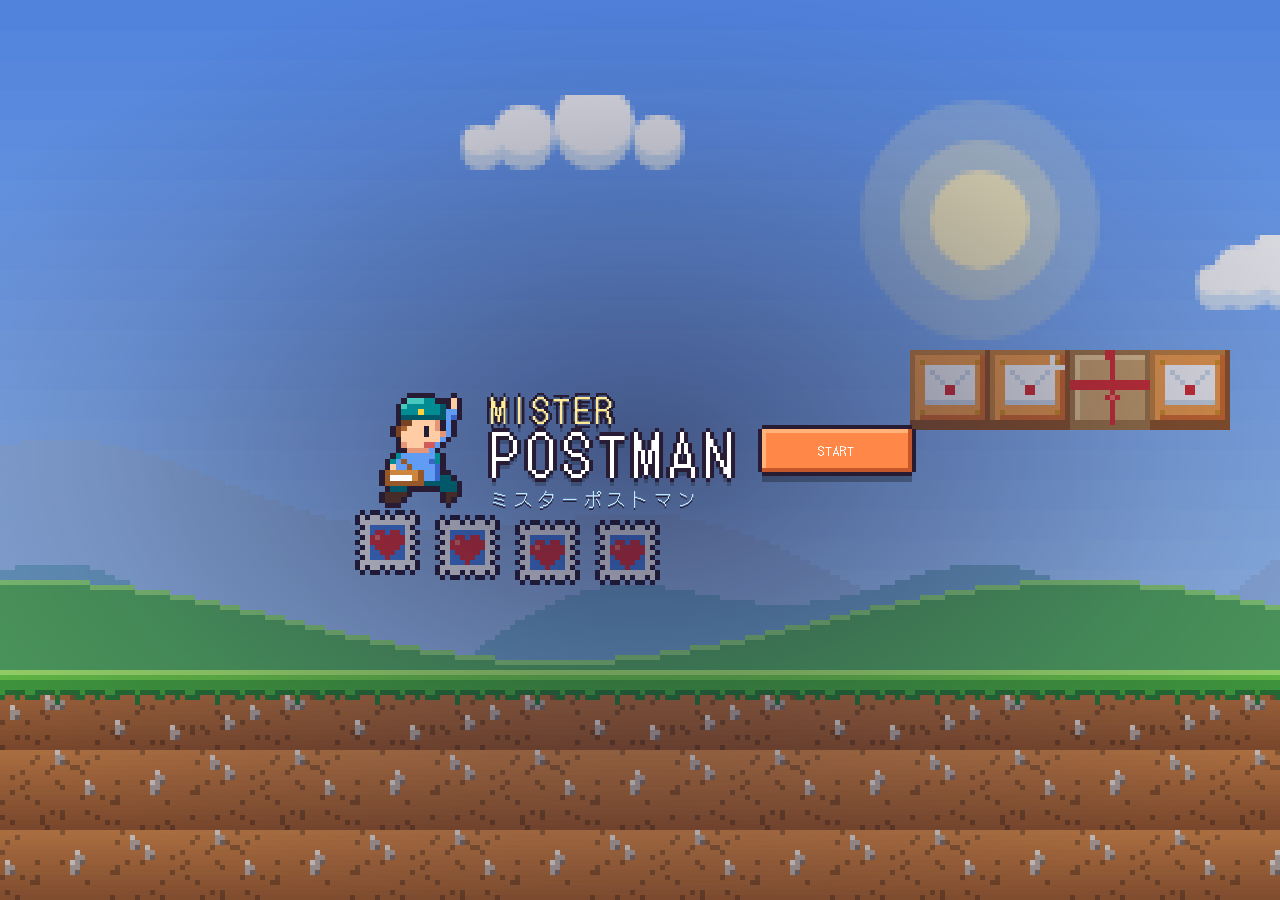
==== game/index.html @ 2749ffed "Step 4: World 1 complete (1-2 forest, 1-3 sunset with moving platforms, boss Gekodon), Hikari gems, " ====
<!doctype html>
<html lang="ja">
<head>
<meta charset="utf-8">
<meta name="viewport" content="width=device-width, initial-scale=1, maximum-scale=1, user-scalable=no, viewport-fit=cover">
<meta name="apple-mobile-web-app-capable" content="yes">
<meta name="mobile-web-app-capable" content="yes">
<meta name="theme-color" content="#5c96fa">
<title>ミスターポストマン</title>
<link rel="preconnect" href="https://fonts.googleapis.com">
<link rel="stylesheet" href="https://fonts.googleapis.com/css2?family=DotGothic16&display=swap">
<link rel="stylesheet" href="style.css">
</head>
<body>
<canvas id="game"></canvas>

<div id="hud">
  <div class="pill" id="hearts"><span class="heart"></span><span class="heart"></span><span class="heart"></span></div>
  <div class="pill"><canvas id="stamp-icon" width="13" height="13"></canvas><b id="stamps">× 0</b></div>
  <div class="pill"><small>のこり</small><b id="lives">× 3</b></div>
  <div class="pill" id="gems-pill"><canvas id="gem-icons" width="32" height="7"></canvas></div>
  <div class="pill" hidden><canvas id="item-icons" width="34" height="16"></canvas></div>
  <div class="spacer"></div>
  <div class="pill"><small>WORLD</small><b id="world-label">1-1</b></div>
  <button class="pill icon" id="btn-pause" aria-label="一時停止"><i></i><i></i></button>
</div>

<div id="pad">
  <div class="btn arrow" id="btn-left" data-key="left">◀</div>
  <div class="btn arrow" id="btn-right" data-key="right">▶</div>
  <div class="btn dash" id="btn-dash" data-key="dash">DASH</div>
  <div class="btn jump" id="btn-jump" data-key="jump">JUMP</div>
  <div class="btn throw" id="btn-throw" data-key="throw" hidden>FIRE</div>
</div>

<div class="overlay" id="pause-menu" hidden>
  <div class="panel">
    <h2>PAUSE</h2>
    <button id="btn-resume">RESUME</button>
    <div class="row">
      <button id="btn-restart" class="sub">RETRY</button>
      <button id="btn-pause-map" class="sub">MAP</button>
    </div>
  </div>
</div>

<div class="overlay" id="clear-menu" hidden>
  <div class="panel">
    <div class="result"><canvas id="clear-stamp-icon" width="13" height="13"></canvas><b>×</b><b id="clear-stamps">0</b></div>
    <div class="row">
      <button id="btn-replay" class="sub">REPLAY</button>
      <button id="btn-next">NEXT</button>
    </div>
  </div>
</div>

<div class="overlay" id="over-menu" hidden>
  <div class="panel">
    <h2>GAME OVER</h2>
    <p>もういちど配達にちょうせんしよう！</p>
    <div class="row">
      <button id="btn-over-map" class="sub">MAP</button>
      <button id="btn-over">RETRY</button>
    </div>
  </div>
</div>

<!-- タイトル -->
<div class="scene" id="title-screen" hidden>
  <div class="title-wrap">
    <canvas id="title-hero" width="20" height="23"></canvas>
    <h1 class="logo"><span class="logo-en">MISTER</span><span class="logo-en big">POSTMAN</span><span class="logo-ja">ミスターポストマン</span></h1>
    <div class="title-buttons">
      <button id="btn-continue" hidden>CONTINUE</button>
      <button id="btn-start">START</button>
    </div>
  </div>
  <div class="overlay" id="confirm-new" hidden>
    <div class="panel">
      <p>セーブを消して、はじめからにする？</p>
      <div class="row">
        <button id="btn-new-no" class="sub">NO</button>
        <button id="btn-new-yes" class="danger">YES</button>
      </div>
    </div>
  </div>
</div>

<!-- ステージ選択 -->
<div class="scene" id="map-screen" hidden>
  <div class="map-head"><small>WORLD 1</small><b id="map-title">はじまりの草原島</b></div>
  <div class="map-track">
    <div class="map-line"></div>
    <div class="map-nodes" id="map-nodes"></div>
    <canvas id="map-hero" width="20" height="23"></canvas>
  </div>
  <div class="map-foot">
    <button id="btn-title" class="sub">TITLE</button>
    <button id="btn-play">PLAY</button>
  </div>
</div>

<!-- 会話 -->
<div class="scene" id="dialog" hidden>
  <button id="btn-skip" class="skip">SKIP ▶▶</button>
  <div class="dialog-box" id="dialog-box">
    <canvas id="dialog-face" width="20" height="23"></canvas>
    <div class="dialog-body">
      <div class="dialog-name" id="dialog-name"></div>
      <div class="dialog-text" id="dialog-text"></div>
    </div>
    <div class="dialog-next" id="dialog-next">▼</div>
  </div>
</div>

<div class="overlay" id="rotate">
  <div class="panel">
    <div class="phone"></div>
    <h2>スマホを横にしてね</h2>
  </div>
</div>

<script src="sprites.js"></script>
<script src="main.js"></script>
</body>
</html>
---- game/style.css ----
:root {
  --pill: rgba(20, 24, 48, .58);
  --ink: #fff;
  --sub: #bcd0ff;
  --safe-l: env(safe-area-inset-left, 0px);
  --safe-r: env(safe-area-inset-right, 0px);
  --safe-b: env(safe-area-inset-bottom, 0px);
}
* { box-sizing: border-box; -webkit-tap-highlight-color: transparent; }
html, body {
  margin: 0; height: 100%; overflow: hidden; background: #5c96fa;
  touch-action: none; user-select: none; -webkit-user-select: none; -webkit-touch-callout: none;
  font-family: "Hiragino Sans", "Hiragino Kaku Gothic ProN", "Noto Sans JP", "Yu Gothic", system-ui, sans-serif;
  color: var(--ink);
}
#game {
  position: fixed; left: 0; top: 0;
  image-rendering: pixelated; image-rendering: crisp-edges;
}

/* ---------- HUD ---------- */
#hud {
  position: fixed; left: calc(10px + var(--safe-l)); right: calc(10px + var(--safe-r)); top: 8px;
  display: flex; gap: 8px; align-items: center; pointer-events: none;
}
#hud .spacer { flex: 1; }
.pill {
  display: flex; align-items: center; gap: 6px; height: 34px; padding: 0 14px;
  background: var(--pill); border-radius: 17px; font-size: 18px; border: 0; color: var(--ink);
  backdrop-filter: blur(2px);
}
.pill small { font-size: 11px; color: var(--sub); font-weight: 700; letter-spacing: .04em; }
.pill b { font-weight: 800; }
#stamps { color: #ffec96; }
#stamp-icon { width: 20px; height: 20px; image-rendering: pixelated; }
.heart {
  width: 18px; height: 16px; display: inline-block;
  background: #e23034;
  clip-path: path("M9 16 L1.5 8.5 A4.4 4.4 0 0 1 9 3 A4.4 4.4 0 0 1 16.5 8.5 Z");
}
.heart.empty { background: rgba(255,255,255,.25); }
.pill.icon { pointer-events: auto; width: 48px; justify-content: center; gap: 5px; padding: 0; cursor: pointer; }
.pill.icon i { width: 5px; height: 15px; background: #fff; border-radius: 2px; display: block; }

/* ---------- touch pad ---------- */
#pad { position: fixed; inset: 0; pointer-events: none; }
.btn {
  position: absolute; border-radius: 50%;
  display: flex; align-items: center; justify-content: center;
  color: rgba(255,255,255,.95); font-weight: 800;
  border: 2.5px solid rgba(255,255,255,.75);
  box-shadow: 0 5px 0 rgba(0,0,0,.18);
  transition: transform .05s, background .05s;
}
.btn.on { transform: translateY(3px) scale(.96); box-shadow: 0 2px 0 rgba(0,0,0,.18); }
.arrow { width: 74px; height: 74px; bottom: calc(18px + var(--safe-b)); background: rgba(255,255,255,.2); font-size: 26px; }
.arrow.on { background: rgba(255,255,255,.45); }
#btn-left  { left: calc(18px + var(--safe-l)); }
#btn-right { left: calc(106px + var(--safe-l)); }
.jump { width: 92px; height: 92px; right: calc(18px + var(--safe-r)); bottom: calc(26px + var(--safe-b)); background: rgba(255,136,72,.55); font-size: 18px; }
.jump.on { background: rgba(255,136,72,.85); }
.dash { width: 62px; height: 62px; right: calc(46px + var(--safe-r)); bottom: calc(132px + var(--safe-b)); background: rgba(70,160,255,.5); font-size: 13px; }
.dash.on { transform: translateY(3px) scale(.96); }
.dash.active {
  background: rgba(40,150,255,.92); border-color: #fff; font-size: 11px; line-height: 1.1; text-align: center;
  box-shadow: 0 5px 0 rgba(0,0,0,.18), 0 0 0 4px rgba(120,200,255,.55), 0 0 18px rgba(120,200,255,.9);
}

.throw { width: 72px; height: 72px; right: calc(118px + var(--safe-r)); bottom: calc(12px + var(--safe-b)); background: rgba(255,170,40,.6); font-size: 16px; }
.throw.on { background: rgba(255,214,60,.9); }
#item-icons { height: 24px; image-rendering: pixelated; }
.pill[hidden], .btn[hidden] { display: none; }

/* ゴール演出中はボタンと表示を消す */
#pad, #hud { transition: opacity .3s; }
body.cutscene #pad, body.cutscene #hud, body.menu #pad, body.menu #hud { opacity: 0; pointer-events: none; }

/* ---------- overlays ---------- */
.result { display: flex; align-items: center; justify-content: center; gap: 8px; font-size: 30px; margin-bottom: 8px; color: #ffec96; }
.result canvas { width: 39px; height: 39px; image-rendering: pixelated; }
.overlay {
  position: fixed; inset: 0; display: flex; align-items: center; justify-content: center;
  background: rgba(16, 20, 40, .55);
}
.overlay[hidden] { display: none; }
.panel {
  background: #1c2244; border-radius: 22px; padding: 22px 34px; text-align: center;
  box-shadow: 0 10px 0 rgba(0,0,0,.25); min-width: 240px;
}
.panel h2 { margin: 0 0 14px; font-size: 24px; }
.panel p { margin: 0 0 16px; color: var(--sub); }
.panel p b { color: #ffec96; font-size: 22px; }
.panel button {
  display: block; width: 100%; margin: 8px 0 0; padding: 12px; border: 0; border-radius: 14px;
  background: #ff8848; color: #fff; font-size: 18px; font-weight: 800; font-family: inherit;
  box-shadow: 0 4px 0 #c4582a; cursor: pointer;
}
.panel button.sub { background: #3a4680; box-shadow: 0 4px 0 #262e5a; }
.panel .row { display: flex; gap: 10px; }
.panel .row button { flex: 1; }
.panel button.danger { background: #e2484c; box-shadow: 0 4px 0 #9c2a30; }

/* ---------- 共通：シーン（タイトル・マップ・会話） ---------- */
:root { --pixel: "DotGothic16", "Hiragino Sans", "Noto Sans JP", system-ui, sans-serif; }
.scene { position: fixed; inset: 0; z-index: 5; }
.scene[hidden] { display: none; }
.scene button {
  border: 0; border-radius: 16px; padding: 12px 26px; min-width: 150px;
  font: 800 18px/1 inherit; font-family: inherit; letter-spacing: .06em; color: #fff;
  background: #ff8848; box-shadow: 0 5px 0 #c4582a; cursor: pointer;
}
.scene button.sub { background: #3a4680; box-shadow: 0 5px 0 #262e5a; }
.scene button:active { transform: translateY(3px); box-shadow: 0 2px 0 rgba(0,0,0,.3); }
.scene button:disabled { background: #6a7090; box-shadow: 0 5px 0 #4a5070; color: #c8cce0; }
.scene button:focus-visible, .panel button:focus-visible, .node:focus-visible { outline: 3px solid #ffec96; outline-offset: 3px; }

/* タイトル */
#title-screen { display: flex; align-items: center; justify-content: center;
  background: radial-gradient(ellipse 60% 55% at 50% 50%, rgba(20,24,60,.62), rgba(20,24,60,.25) 70%, rgba(20,24,60,.15)); }
#title-screen[hidden] { display: none; }
.title-wrap { display: flex; align-items: center; gap: 22px; padding: 0 max(16px, env(safe-area-inset-left, 0px)); }
#title-hero { width: 100px; height: 115px; image-rendering: pixelated; animation: hop 1.2s ease-in-out infinite; }
@keyframes hop { 0%, 100% { transform: translateY(0); } 50% { transform: translateY(-10px); } }
.logo { margin: 0; display: flex; flex-direction: column; line-height: .95; font-family: var(--pixel); font-weight: 400;
  color: #fff; text-shadow: 0 4px 0 #281c34, 4px 0 0 #281c34, -4px 0 0 #281c34, 0 -4px 0 #281c34, 0 8px 0 rgba(0,0,0,.2); }
.logo-en { font-size: 34px; letter-spacing: .12em; color: #ffec96; }
.logo-en.big { font-size: 56px; color: #fff; }
.logo-ja { font-size: 18px; margin-top: 12px; letter-spacing: .3em; color: #bfe8ff; text-shadow: 0 2px 0 #281c34; }
.title-buttons { display: flex; flex-direction: column; gap: 14px; }
.scene button { font-family: var(--pixel); font-weight: 400; }

/* マップ */
#map-screen { display: grid; grid-template-rows: auto 1fr auto; align-items: center; justify-items: center;
  padding: calc(14px + env(safe-area-inset-top, 0px)) max(16px, env(safe-area-inset-right, 0px)) calc(16px + env(safe-area-inset-bottom, 0px)) max(16px, env(safe-area-inset-left, 0px));
  background: linear-gradient(180deg, rgba(20,24,60,.25), rgba(20,24,60,.55)); }
#map-screen[hidden] { display: none; }
.map-head { display: flex; align-items: baseline; gap: 12px; padding: 8px 20px; border-radius: 18px; background: var(--pill); font-family: var(--pixel); }
.map-head small { color: var(--sub); font-size: 14px; letter-spacing: .1em; }
.map-head b { font-size: 22px; font-weight: 400; }
.map-track { position: relative; width: min(640px, 100%); padding-top: 70px; }
.map-line { position: absolute; left: 12%; right: 12%; top: calc(70px + 36px); border-top: 6px dashed rgba(255,255,255,.7); }
.map-nodes { position: relative; display: flex; justify-content: space-around; }
.scene button.node { background: none; box-shadow: none; padding: 0; min-width: 0; border-radius: 0; }
.scene button.node:active { transform: none; }
.node {
  display: flex; flex-direction: column; align-items: center; gap: 6px; background: none; border: 0; padding: 0;
  color: #fff; font-family: var(--pixel); cursor: pointer; min-width: 0;
}
.node .dot {
  width: 72px; height: 72px; border-radius: 50%; display: grid; place-items: center;
  background: #ff8848; border: 4px solid #fff; box-shadow: 0 5px 0 rgba(0,0,0,.25);
  font-size: 20px; letter-spacing: .04em;
}
.node.cleared .dot { background: #46b45a; }
.node.locked .dot, .node.soon .dot { background: #6a7090; color: #c8cce0; border-color: #a8aec8; }
.node.boss .dot { background: #8a3cc8; }
.node.boss.locked .dot { background: #5a4a78; }
.node.sel .dot { transform: scale(1.12); box-shadow: 0 5px 0 rgba(0,0,0,.25), 0 0 0 5px rgba(255,236,150,.8); }
.node .info { font-size: 13px; padding: 3px 10px; border-radius: 10px; background: var(--pill); white-space: nowrap; }
.node .info.gold { color: #ffec96; }
#map-hero { position: absolute; top: 0; width: 52px; height: 60px; image-rendering: pixelated; transition: left .7s ease-in-out; pointer-events: none; }
.map-foot { display: flex; gap: 14px; }

/* 会話 */
#dialog { background: transparent; }
.skip { position: absolute; top: calc(10px + env(safe-area-inset-top, 0px)); right: max(16px, env(safe-area-inset-right, 0px));
  min-width: 0 !important; padding: 8px 16px !important; font-size: 14px !important; background: rgba(20,24,48,.7) !important; box-shadow: none !important; }
.dialog-box {
  position: absolute; left: max(16px, env(safe-area-inset-left, 0px)); right: max(16px, env(safe-area-inset-right, 0px));
  bottom: calc(14px + env(safe-area-inset-bottom, 0px));
  display: flex; gap: 16px; align-items: center; padding: 14px 20px;
  background: rgba(20,24,48,.92); border: 3px solid #fff; border-radius: 18px; box-shadow: 0 6px 0 rgba(0,0,0,.3);
  font-family: var(--pixel); cursor: pointer; min-height: 110px;
}
#dialog-face { width: 70px; height: 80px; flex: none; image-rendering: pixelated; background: rgba(255,255,255,.08); border-radius: 12px; }
.dialog-body { flex: 1; min-width: 0; }
.dialog-name { display: inline-block; margin-bottom: 8px; padding: 2px 12px; border-radius: 8px; font-size: 15px; background: #008c92; }
.dialog-name.pocchi { background: #c8a420; color: #281c34; }
.dialog-text { font-size: 22px; line-height: 1.5; min-height: 1.5em; }
.dialog-next { align-self: flex-end; color: #ffec96; animation: blink .8s steps(2) infinite; }
@keyframes blink { 50% { opacity: 0; } }
@media (prefers-reduced-motion: reduce) { #title-hero, .dialog-next { animation: none; } #map-hero { transition: none; } }


#rotate { display: none; background: #1c2244; z-index: 10; }
#rotate .phone {
  width: 44px; height: 74px; margin: 0 auto 16px; border: 4px solid #fff; border-radius: 9px;
  animation: turn 1.8s ease-in-out infinite;
}
@keyframes turn { 0%, 30% { transform: rotate(0); } 60%, 100% { transform: rotate(-90deg); } }
@media (orientation: portrait) and (pointer: coarse) { #rotate { display: flex; } }

/* PC: keep the pad visible for preview, but smaller hint */
@media (pointer: fine) { #pad { opacity: .85; } }

/* =================================================================
   ドット絵風のUI（角を1ドットずつ欠いたふち＋立体のかげ）
   ================================================================= */
:root {
  --ink: #fff;
  --line: #281c34;
  --px: 4px;   /* 1ドットの大きさ */
}
.scene button, .panel button {
  border-radius: 0 !important;
  font-family: var(--pixel) !important; font-weight: 400 !important; letter-spacing: .08em;
  padding: 12px 24px; margin: 0;
  background: #ff8848;
  box-shadow:
    0 calc(-1 * var(--px)) 0 var(--line), 0 var(--px) 0 var(--line),
    calc(-1 * var(--px)) 0 0 var(--line), var(--px) 0 0 var(--line),
    0 calc(2.5 * var(--px)) 0 rgba(0,0,0,.28),
    inset calc(-1 * var(--px)) calc(-1 * var(--px)) 0 #c4582a,
    inset var(--px) var(--px) 0 #ffb27a !important;
}
.scene button.sub, .panel button.sub {
  background: #3a4680;
  box-shadow:
    0 calc(-1 * var(--px)) 0 var(--line), 0 var(--px) 0 var(--line),
    calc(-1 * var(--px)) 0 0 var(--line), var(--px) 0 0 var(--line),
    0 calc(2.5 * var(--px)) 0 rgba(0,0,0,.28),
    inset calc(-1 * var(--px)) calc(-1 * var(--px)) 0 #262e5a,
    inset var(--px) var(--px) 0 #5a68a8 !important;
}
.panel button.danger {
  background: #e2484c;
  box-shadow:
    0 calc(-1 * var(--px)) 0 var(--line), 0 var(--px) 0 var(--line),
    calc(-1 * var(--px)) 0 0 var(--line), var(--px) 0 0 var(--line),
    0 calc(2.5 * var(--px)) 0 rgba(0,0,0,.28),
    inset calc(-1 * var(--px)) calc(-1 * var(--px)) 0 #9c2a30,
    inset var(--px) var(--px) 0 #ff8a8c !important;
}
.scene button:disabled {
  background: #6a7090;
  box-shadow:
    0 calc(-1 * var(--px)) 0 var(--line), 0 var(--px) 0 var(--line),
    calc(-1 * var(--px)) 0 0 var(--line), var(--px) 0 0 var(--line),
    inset calc(-1 * var(--px)) calc(-1 * var(--px)) 0 #4a5070,
    inset var(--px) var(--px) 0 #8a90b0 !important;
}
.scene button:active, .panel button:active { transform: translateY(var(--px)); }
.panel .row { gap: 18px; }

/* パネル（一時停止・結果・確認）と会話のわく */
.panel, .dialog-box, .map-head {
  border-radius: 0 !important; border: 0 !important;
  box-shadow:
    0 calc(-1 * var(--px)) 0 #fff, 0 var(--px) 0 #fff,
    calc(-1 * var(--px)) 0 0 #fff, var(--px) 0 0 #fff,
    0 calc(-2 * var(--px)) 0 var(--line), 0 calc(2 * var(--px)) 0 var(--line),
    calc(-2 * var(--px)) 0 0 var(--line), calc(2 * var(--px)) 0 0 var(--line),
    0 calc(4 * var(--px)) 0 rgba(0,0,0,.25) !important;
  font-family: var(--pixel);
}
.panel { padding: 22px 30px; }
.panel h2 { font-weight: 400; letter-spacing: .1em; }
.map-head { background: rgba(20,24,48,.88); }
.dialog-name { border-radius: 0; }
#dialog-face { border-radius: 0; }

/* 画面上の表示（ハートなど）も角をドットに */
.pill {
  border-radius: 0;
  clip-path: polygon(0 var(--px), var(--px) var(--px), var(--px) 0, calc(100% - var(--px)) 0, calc(100% - var(--px)) var(--px), 100% var(--px),
    100% calc(100% - var(--px)), calc(100% - var(--px)) calc(100% - var(--px)), calc(100% - var(--px)) 100%, var(--px) 100%, var(--px) calc(100% - var(--px)), 0 calc(100% - var(--px)));
  font-family: var(--pixel);
}
.pill b { font-weight: 400; }
.pill small { font-weight: 400; }
#gem-icons { width: 64px; height: 14px; image-rendering: pixelated; }

/* マップのステージ（ドット絵のアイコン） */
.node .icon {
  width: 64px; height: auto; image-rendering: pixelated; display: block;
  filter: drop-shadow(0 4px 0 rgba(0,0,0,.25));
  transition: transform .15s;
}
.node.boss .icon { width: 84px; }
.node.sel .icon { transform: translateY(-6px) scale(1.08); filter: drop-shadow(0 0 0 #fff) drop-shadow(0 6px 0 rgba(0,0,0,.25)); }
.node .tag {
  font-size: 18px; padding: 2px 10px; background: var(--line); color: #fff; letter-spacing: .06em;
}
.node.sel .tag { background: #ff8848; }
.node.cleared .tag { background: #2e8a3c; }
.node.locked .tag { background: #4a5070; color: #a8aec8; }
.node .info { border-radius: 0; font-size: 12px; background: rgba(20,24,48,.8); display: flex; gap: 4px; align-items: center; min-height: 22px; }
.node .info.gems i {
  width: 10px; height: 10px; display: block; transform: rotate(45deg) scale(.8);
  background: rgba(255,255,255,.25); box-shadow: inset 0 0 0 2px rgba(255,255,255,.35);
}
.node .info.gems i.on { background: #56dcf0; box-shadow: inset -2px -2px 0 #1e96c8, inset 2px 2px 0 #fff; }
.map-line { top: calc(70px + 30px); border-top: 4px dashed rgba(255,255,255,.75); }
.map-nodes { align-items: flex-end; }
.node { gap: 6px; }

/* タッチボタンも文字をドットに */
.btn { font-family: var(--pixel); font-weight: 400; }
.scene button.node { background: none !important; box-shadow: none !important; padding: 0 !important; transform: none !important; }
.node .icon { width: 52px; }
.node.boss .icon { width: 70px; }
.map-track { padding-top: 56px; }
.map-line { top: calc(56px + 40px); }
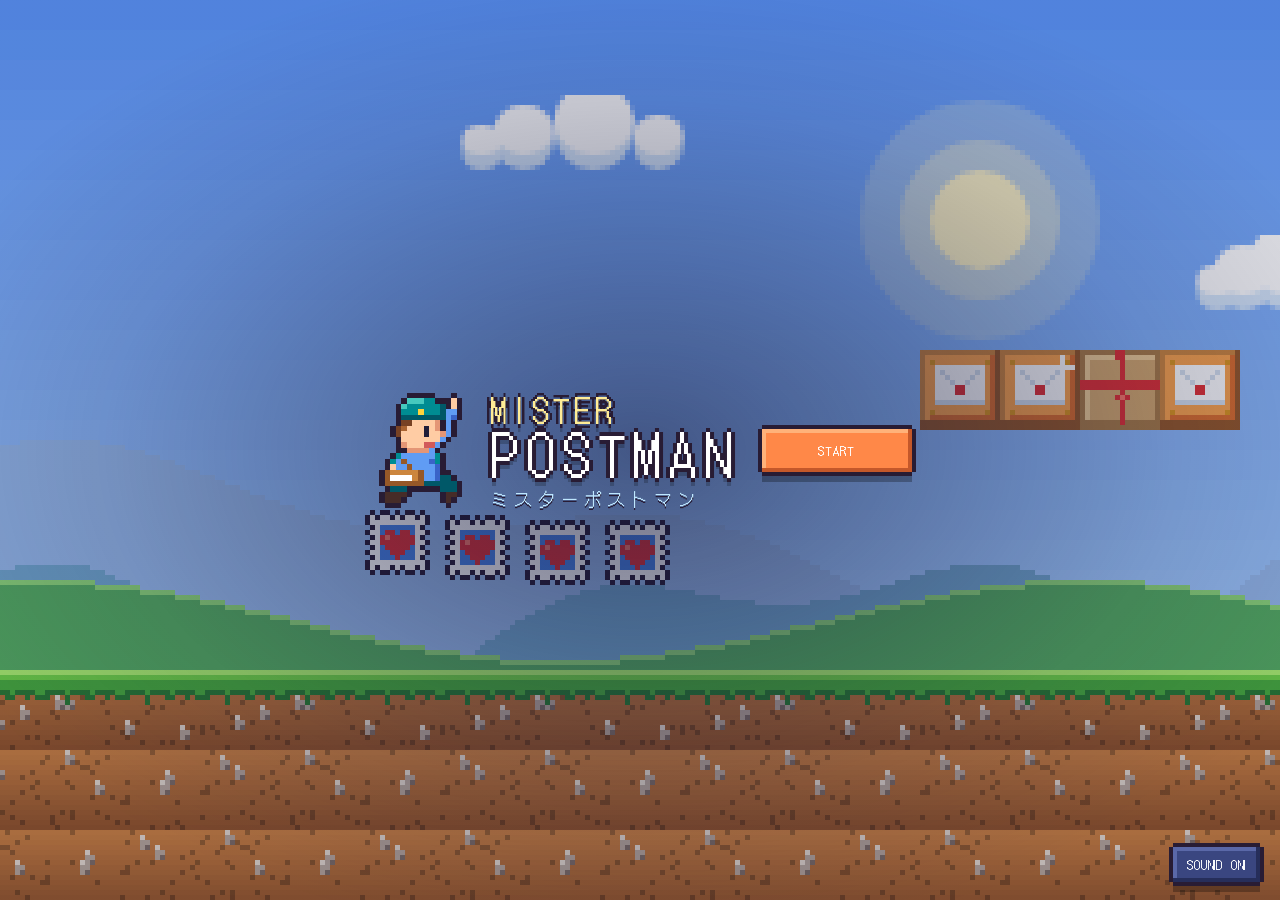
==== commit c6f10b30: "Step 5: chiptune sound effects and original BGM via Web Audio, sound toggle Co-Authored-By: Claude O" ====
--- a/game/index.html
+++ b/game/index.html
@@ -22,6 +22,7 @@
   <div class="pill" hidden><canvas id="item-icons" width="34" height="16"></canvas></div>
   <div class="spacer"></div>
   <div class="pill"><small>WORLD</small><b id="world-label">1-1</b></div>
+  <button class="pill icon sound" id="btn-sound" aria-label="音を消す"><span class="spk"></span></button>
   <button class="pill icon" id="btn-pause" aria-label="一時停止"><i></i><i></i></button>
 </div>
 
@@ -75,6 +76,7 @@
       <button id="btn-start">START</button>
     </div>
   </div>
+  <button id="btn-sound-title" class="sub sound-title">SOUND ON</button>
   <div class="overlay" id="confirm-new" hidden>
     <div class="panel">
       <p>セーブを消して、はじめからにする？</p>
@@ -121,6 +123,7 @@
 </div>
 
 <script src="sprites.js"></script>
+<script src="audio.js"></script>
 <script src="main.js"></script>
 </body>
 </html>
--- a/game/style.css
+++ b/game/style.css
@@ -301,3 +301,18 @@
 .node.boss .icon { width: 70px; }
 .map-track { padding-top: 56px; }
 .map-line { top: calc(56px + 40px); }
+
+/* 音のON/OFF */
+.pill.sound .spk {
+  width: 18px; height: 16px; display: block; background: #fff;
+  clip-path: polygon(0 30%, 30% 30%, 60% 0, 60% 100%, 30% 70%, 0 70%);
+  position: relative;
+}
+.pill.sound::after {
+  content: ""; width: 6px; height: 12px; margin-left: -2px;
+  border: 3px solid #fff; border-left: 0; border-radius: 0 8px 8px 0;
+}
+.pill.sound.off::after { content: "×"; width: auto; height: auto; border: 0; font-size: 16px; color: #ff9aa0; margin-left: 0; }
+.sound-title { position: absolute; right: max(20px, env(safe-area-inset-right, 0px)); bottom: calc(18px + env(safe-area-inset-bottom, 0px));
+  min-width: 0 !important; padding: 8px 14px !important; font-size: 13px !important; }
+.sound-title.off { opacity: .75; }
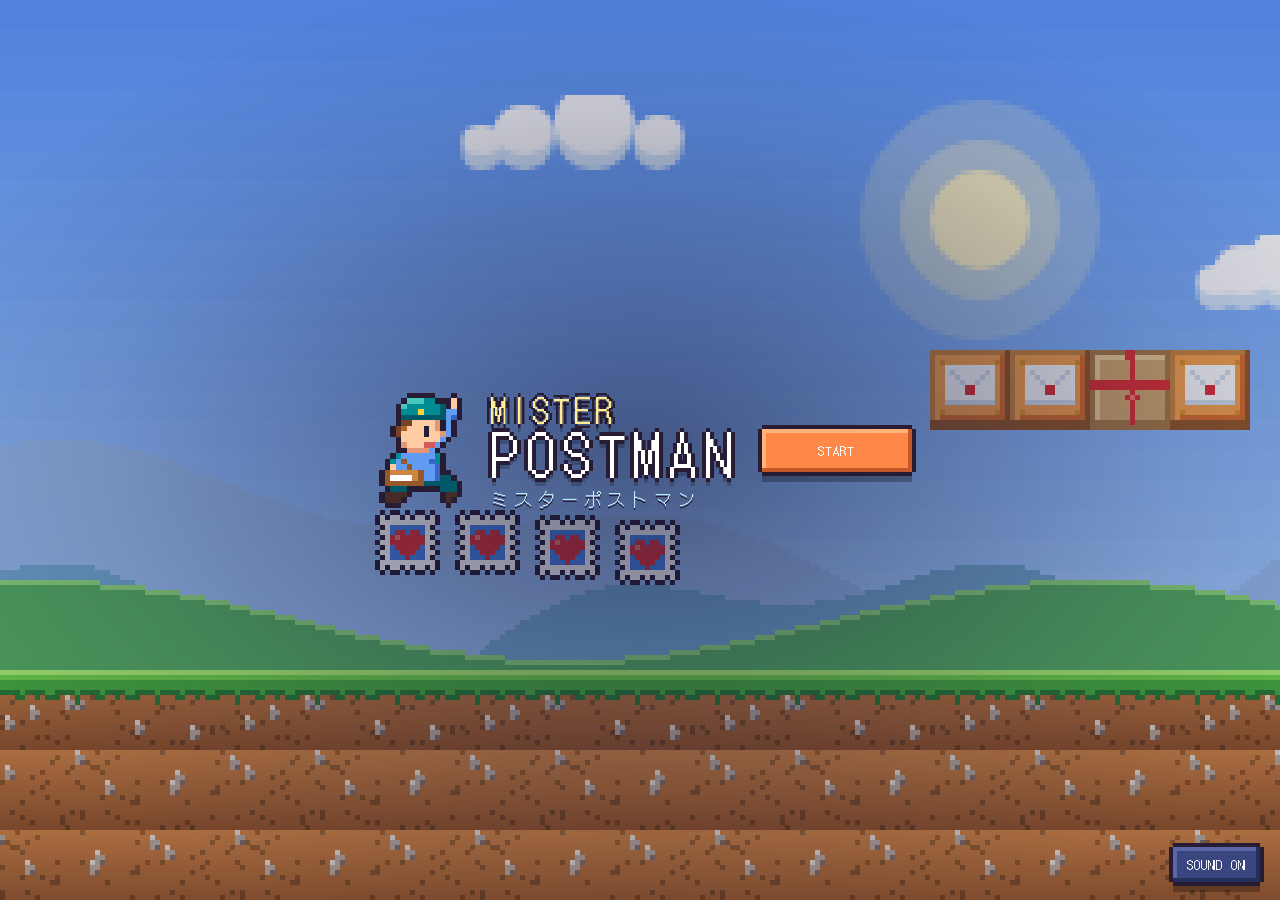
==== commit bcff56b1: "Worlds 2 and 3: desert (quicksand, mole, sand centipede boss) and snow (ice, icicles, snow creature," ====
--- a/game/index.html
+++ b/game/index.html
@@ -90,7 +90,11 @@
 
 <!-- ステージ選択 -->
 <div class="scene" id="map-screen" hidden>
-  <div class="map-head"><small>WORLD 1</small><b id="map-title">はじまりの草原島</b></div>
+  <div class="map-top">
+    <button id="btn-world-prev" class="sub wbtn" aria-label="前のワールド">◀</button>
+    <div class="map-head"><small id="map-world">WORLD 1</small><b id="map-title">はじまりの草原島</b></div>
+    <button id="btn-world-next" class="sub wbtn" aria-label="次のワールド">▶</button>
+  </div>
   <div class="map-track">
     <div class="map-line"></div>
     <div class="map-nodes" id="map-nodes"></div>
--- a/game/style.css
+++ b/game/style.css
@@ -316,3 +316,6 @@
 .sound-title { position: absolute; right: max(20px, env(safe-area-inset-right, 0px)); bottom: calc(18px + env(safe-area-inset-bottom, 0px));
   min-width: 0 !important; padding: 8px 14px !important; font-size: 13px !important; }
 .sound-title.off { opacity: .75; }
+.map-top { display: flex; align-items: center; gap: 18px; }
+.scene button.wbtn { min-width: 0; padding: 10px 14px; font-size: 16px; }
+.scene button.wbtn:disabled { opacity: .35; }
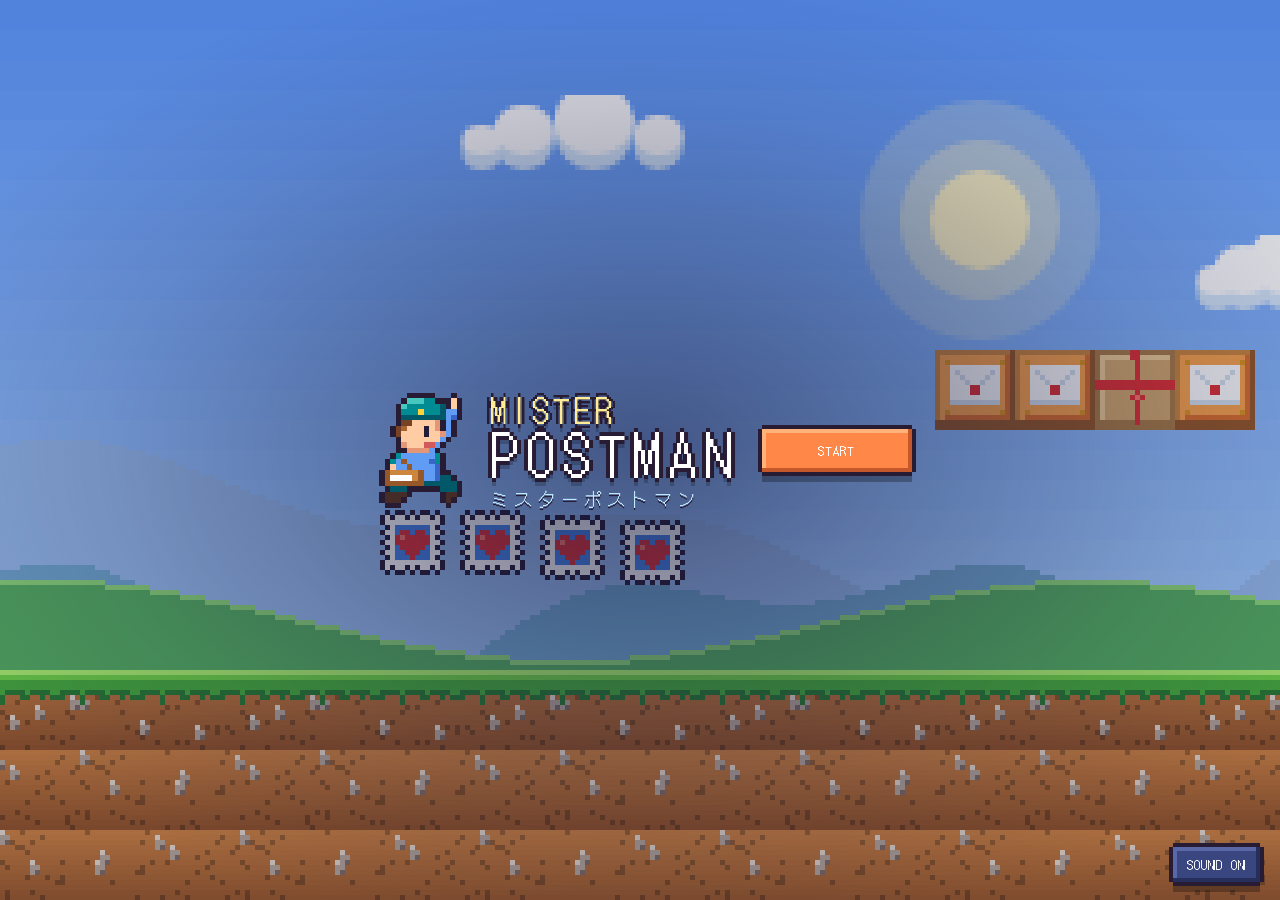
==== commit a5682814: "Add time limit with hurry tempo-up; World 4 (sea) with timing traps, crumbling platforms, stomp brid" ====
--- a/game/index.html
+++ b/game/index.html
@@ -21,6 +21,7 @@
   <div class="pill" id="gems-pill"><canvas id="gem-icons" width="32" height="7"></canvas></div>
   <div class="pill" hidden><canvas id="item-icons" width="34" height="16"></canvas></div>
   <div class="spacer"></div>
+  <div class="pill" id="time-pill"><small>TIME</small><b id="time">200</b></div>
   <div class="pill"><small>WORLD</small><b id="world-label">1-1</b></div>
   <button class="pill icon sound" id="btn-sound" aria-label="音を消す"><span class="spk"></span></button>
   <button class="pill icon" id="btn-pause" aria-label="一時停止"><i></i><i></i></button>
--- a/game/style.css
+++ b/game/style.css
@@ -319,3 +319,9 @@
 .map-top { display: flex; align-items: center; gap: 18px; }
 .scene button.wbtn { min-width: 0; padding: 10px 14px; font-size: 16px; }
 .scene button.wbtn:disabled { opacity: .35; }
+
+/* のこり時間：少なくなると赤く点めつ */
+#time { min-width: 2.2em; text-align: right; font-variant-numeric: tabular-nums; }
+#time-pill.hurry { background: rgba(200,40,50,.8); animation: hurry .5s steps(2) infinite; }
+@keyframes hurry { 50% { background: rgba(120,20,30,.8); } }
+@media (prefers-reduced-motion: reduce) { #time-pill.hurry { animation: none; } }
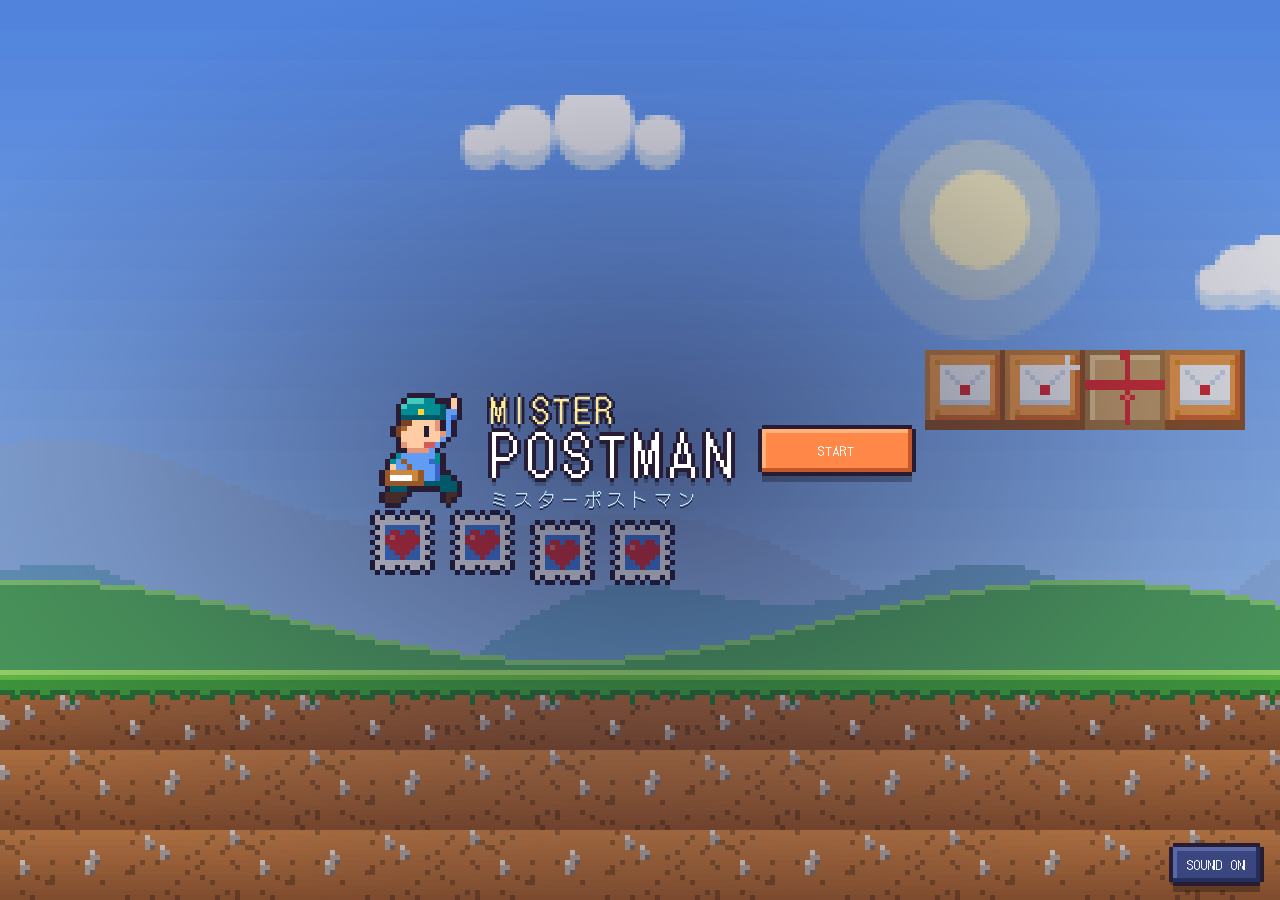
==== commit 1cb60b0c: "Add World 5 (castle, Baron boss, Act 1 ending), Act 2 Worlds 6-7 (clock island, time lighthouse) wit" ====
--- a/game/index.html
+++ b/game/index.html
@@ -120,6 +120,15 @@
   </div>
 </div>
 
+<!-- 幕の終わり -->
+<div class="scene" id="act-screen" hidden>
+  <div class="act-wrap">
+    <h1 id="act-title">第一幕　おわり</h1>
+    <p id="act-sub">ACT 1</p>
+    <button id="btn-act-next">NEXT</button>
+  </div>
+</div>
+
 <div class="overlay" id="rotate">
   <div class="panel">
     <div class="phone"></div>
--- a/game/style.css
+++ b/game/style.css
@@ -325,3 +325,17 @@
 #time-pill.hurry { background: rgba(200,40,50,.8); animation: hurry .5s steps(2) infinite; }
 @keyframes hurry { 50% { background: rgba(120,20,30,.8); } }
 @media (prefers-reduced-motion: reduce) { #time-pill.hurry { animation: none; } }
+
+/* 幕の終わり */
+#act-screen { display: flex; align-items: center; justify-content: center;
+  background: radial-gradient(ellipse 70% 60% at 50% 50%, rgba(20,16,50,.75), rgba(20,16,50,.35)); }
+#act-screen[hidden] { display: none; }
+.act-wrap { display: flex; flex-direction: column; align-items: center; gap: 14px; text-align: center; padding: 0 16px; }
+#act-title { margin: 0; font-family: var(--pixel); font-weight: 400; font-size: 44px; letter-spacing: .12em; color: #fff;
+  text-shadow: 0 4px 0 #281c34, 4px 0 0 #281c34, -4px 0 0 #281c34, 0 -4px 0 #281c34; animation: actIn 1.2s ease-out both; }
+#act-sub { margin: 0 0 8px; font-family: var(--pixel); font-size: 16px; letter-spacing: .2em; color: #ffec96; }
+@keyframes actIn { from { opacity: 0; transform: translateY(12px); } to { opacity: 1; transform: none; } }
+@media (prefers-reduced-motion: reduce) { #act-title { animation: none; } }
+.dialog-name.baron { background: #60228c; }
+.dialog-name.toki { background: #4a3e8a; }
+.dialog-name.letter { background: #e66ea0; }
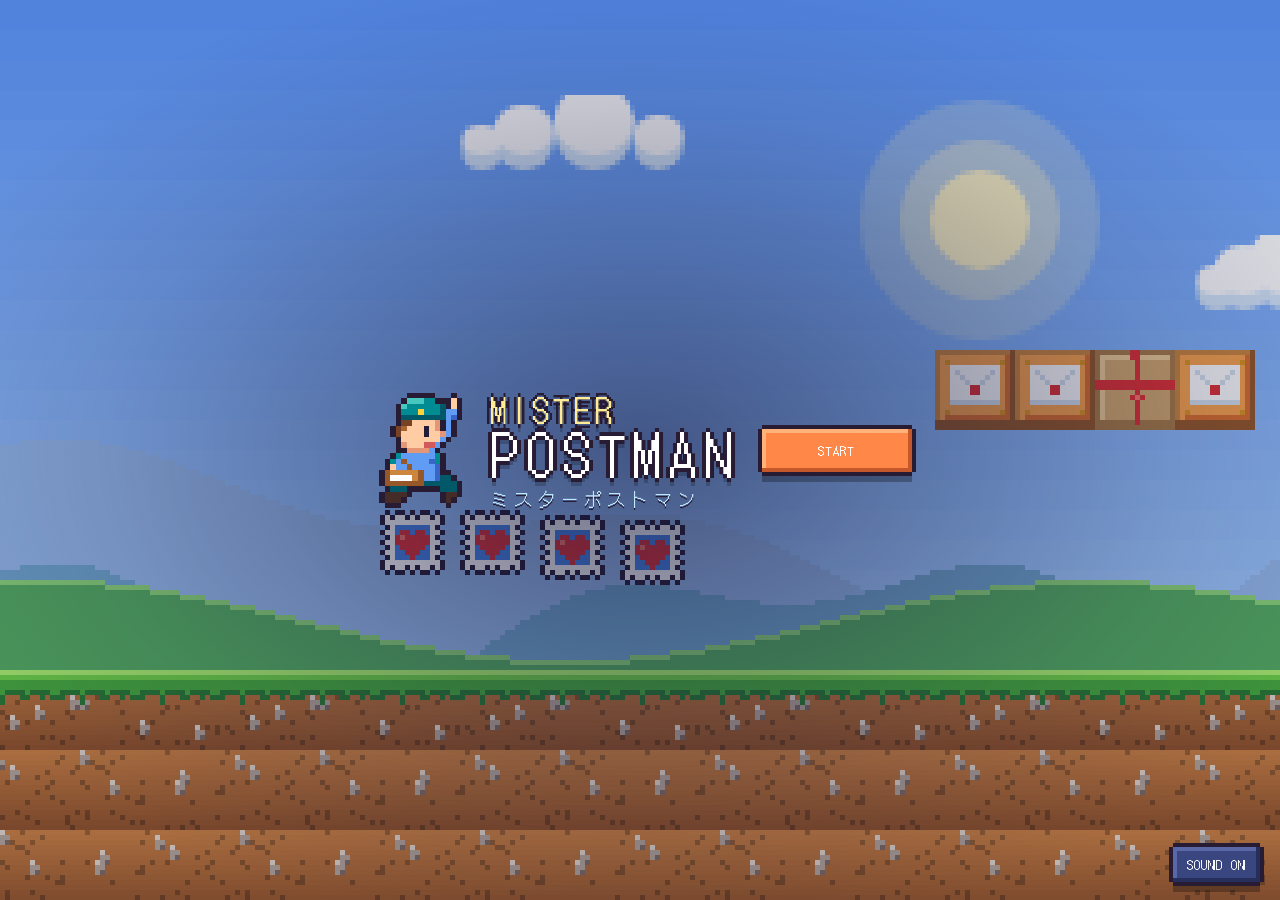
==== commit 1faa0e68: "Add final ending: epilogue, character end credits, post-credit teaser scene; preview build flag Co-A" ====
--- a/game/index.html
+++ b/game/index.html
@@ -120,6 +120,12 @@
   </div>
 </div>
 
+<!-- エンドロール -->
+<div class="scene" id="credits-screen" hidden>
+  <button id="btn-credits-skip" class="skip">SKIP ▶▶</button>
+  <div id="credit-name"></div>
+</div>
+
 <!-- 幕の終わり -->
 <div class="scene" id="act-screen" hidden>
   <div class="act-wrap">
--- a/game/style.css
+++ b/game/style.css
@@ -339,3 +339,11 @@
 .dialog-name.baron { background: #60228c; }
 .dialog-name.toki { background: #4a3e8a; }
 .dialog-name.letter { background: #e66ea0; }
+
+.dialog-name.unknown { background: #0c0a14; color: #ffd23c; }
+#credits-screen { background: transparent; pointer-events: none; }
+#credits-screen button { pointer-events: auto; }
+
+#credit-name { position: absolute; left: 0; right: 0; top: 26%; text-align: center; font-family: var(--pixel);
+  font-size: 30px; letter-spacing: .12em; color: #fff; opacity: 0;
+  text-shadow: 0 3px 0 #281c34, 3px 0 0 #281c34, -3px 0 0 #281c34, 0 -3px 0 #281c34; }
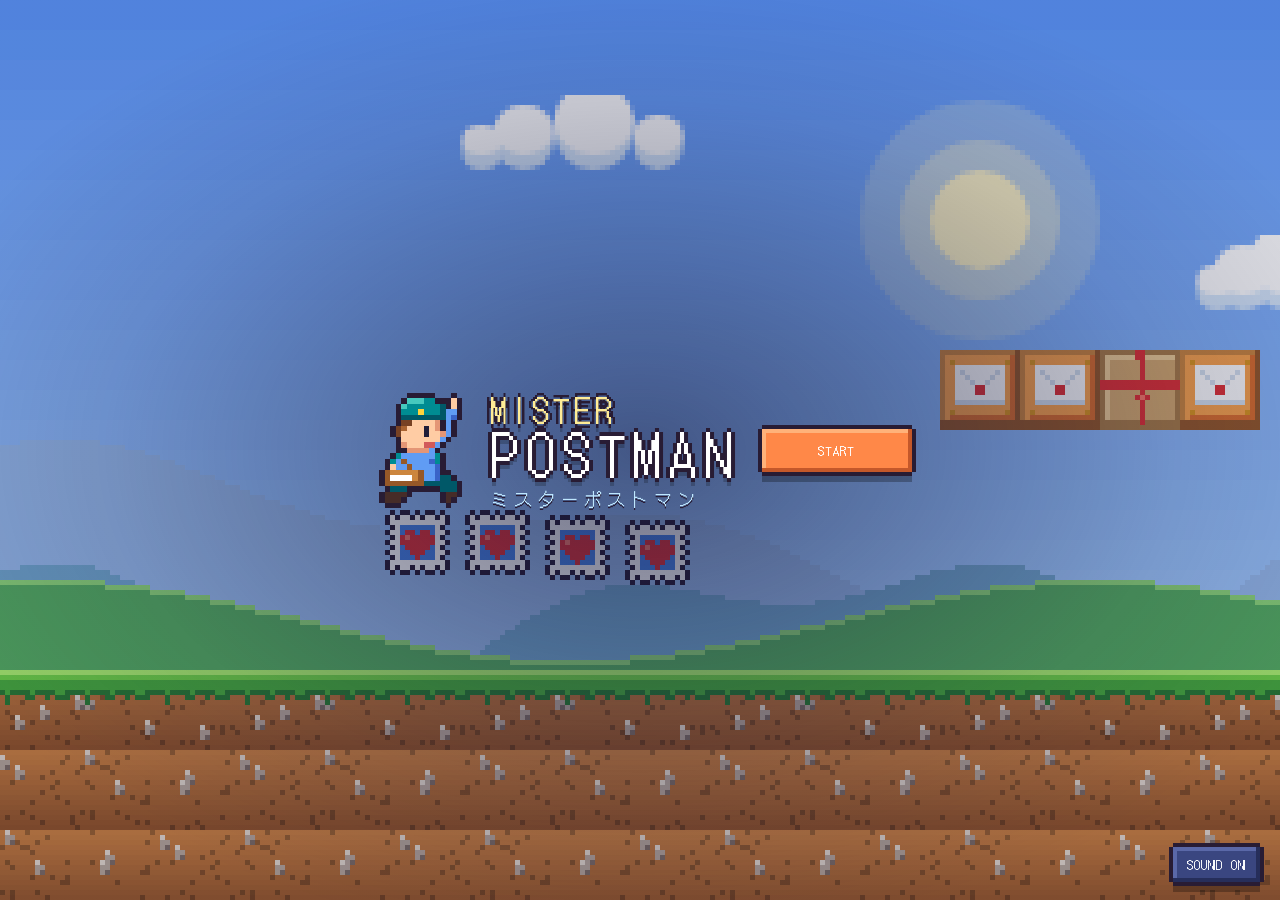
==== commit 3b26973f: "Ending: slowly fade in and out 'Mr. Postman Is Coming Back' on black at the very end Co-Authored-By:" ====
--- a/game/index.html
+++ b/game/index.html
@@ -126,6 +126,11 @@
   <div id="credit-name"></div>
 </div>
 
+<!-- さいごの文字 -->
+<div class="scene" id="comeback-screen" hidden>
+  <p class="comeback-text">Mr. Postman Is Coming Back</p>
+</div>
+
 <!-- 幕の終わり -->
 <div class="scene" id="act-screen" hidden>
   <div class="act-wrap">
--- a/game/style.css
+++ b/game/style.css
@@ -347,3 +347,13 @@
 #credit-name { position: absolute; left: 0; right: 0; top: 26%; text-align: center; font-family: var(--pixel);
   font-size: 30px; letter-spacing: .12em; color: #fff; opacity: 0;
   text-shadow: 0 3px 0 #281c34, 3px 0 0 #281c34, -3px 0 0 #281c34, 0 -3px 0 #281c34; }
+
+/* さいごの文字：黒い画面で、ゆっくり出て、ゆっくり消える（全部で10秒） */
+#comeback-screen { display: flex; align-items: center; justify-content: center; background: #000;
+  padding: 0 max(16px, env(safe-area-inset-right, 0px)) 0 max(16px, env(safe-area-inset-left, 0px)); }
+#comeback-screen[hidden] { display: none; }
+.comeback-text { margin: 0; font-family: var(--pixel); font-size: 34px; letter-spacing: .14em; text-align: center;
+  color: #f4f0e8; text-shadow: 0 0 12px rgba(255,236,150,.35); opacity: 0;
+  animation: comeback 10s ease-in-out forwards; }
+@keyframes comeback { 0% { opacity: 0; } 35% { opacity: 1; } 65% { opacity: 1; } 100% { opacity: 0; } }
+@media (prefers-reduced-motion: reduce) { .comeback-text { animation-duration: 10s; } }
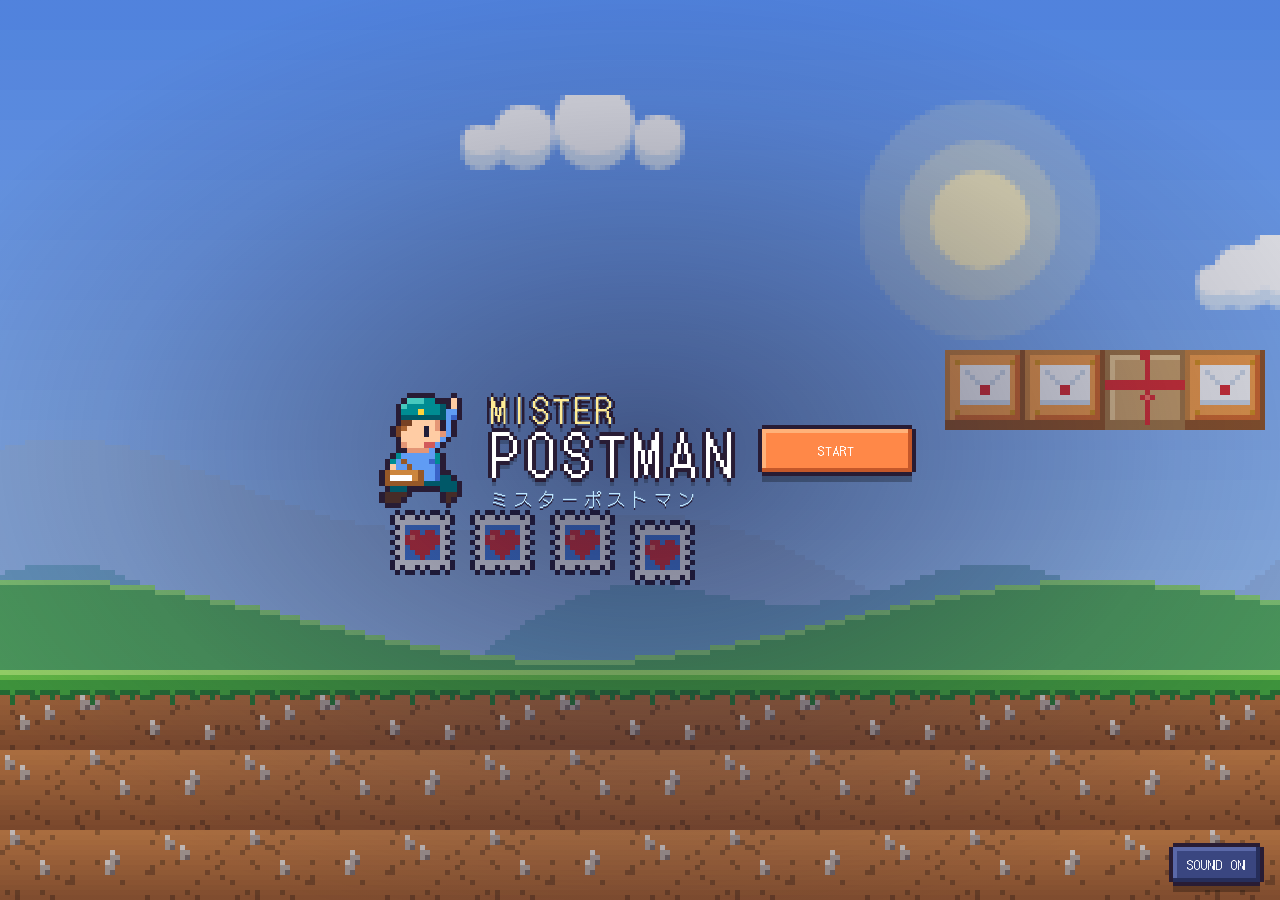
==== commit 4a5c1d0e: "Offline play: PWA (manifest, service worker, icons), self-hosted subset font; GitHub Pages workflow " ====
--- a/game/index.html
+++ b/game/index.html
@@ -7,8 +7,11 @@
 <meta name="mobile-web-app-capable" content="yes">
 <meta name="theme-color" content="#5c96fa">
 <title>ミスターポストマン</title>
-<link rel="preconnect" href="https://fonts.googleapis.com">
-<link rel="stylesheet" href="https://fonts.googleapis.com/css2?family=DotGothic16&display=swap">
+<link rel="manifest" href="manifest.webmanifest">
+<link rel="apple-touch-icon" href="icons/icon-180.png">
+<link rel="icon" href="icons/icon-192.png">
+<meta name="apple-mobile-web-app-title" content="ポストマン">
+<meta name="apple-mobile-web-app-status-bar-style" content="black-translucent">
 <link rel="stylesheet" href="style.css">
 </head>
 <body>
@@ -150,5 +153,11 @@
 <script src="sprites.js"></script>
 <script src="audio.js"></script>
 <script src="main.js"></script>
+<script>
+  // 一度ひらけば、インターネットがなくても遊べるようにする（https のときだけ）
+  if ('serviceWorker' in navigator && (location.protocol === 'https:' || location.hostname === 'localhost')) {
+    window.addEventListener('load', () => navigator.serviceWorker.register('sw.js').catch(() => {}));
+  }
+</script>
 </body>
 </html>
--- a/game/style.css
+++ b/game/style.css
@@ -1,3 +1,9 @@
+/* ドット文字（DotGothic16・SIL Open Font License。ゲームで使う文字だけに軽くしたもの。fonts/OFL.txt） */
+@font-face {
+  font-family: "DotGothic16";
+  src: url("fonts/DotGothic16-subset.woff2") format("woff2");
+  font-display: swap;
+}
 :root {
   --pill: rgba(20, 24, 48, .58);
   --ink: #fff;
